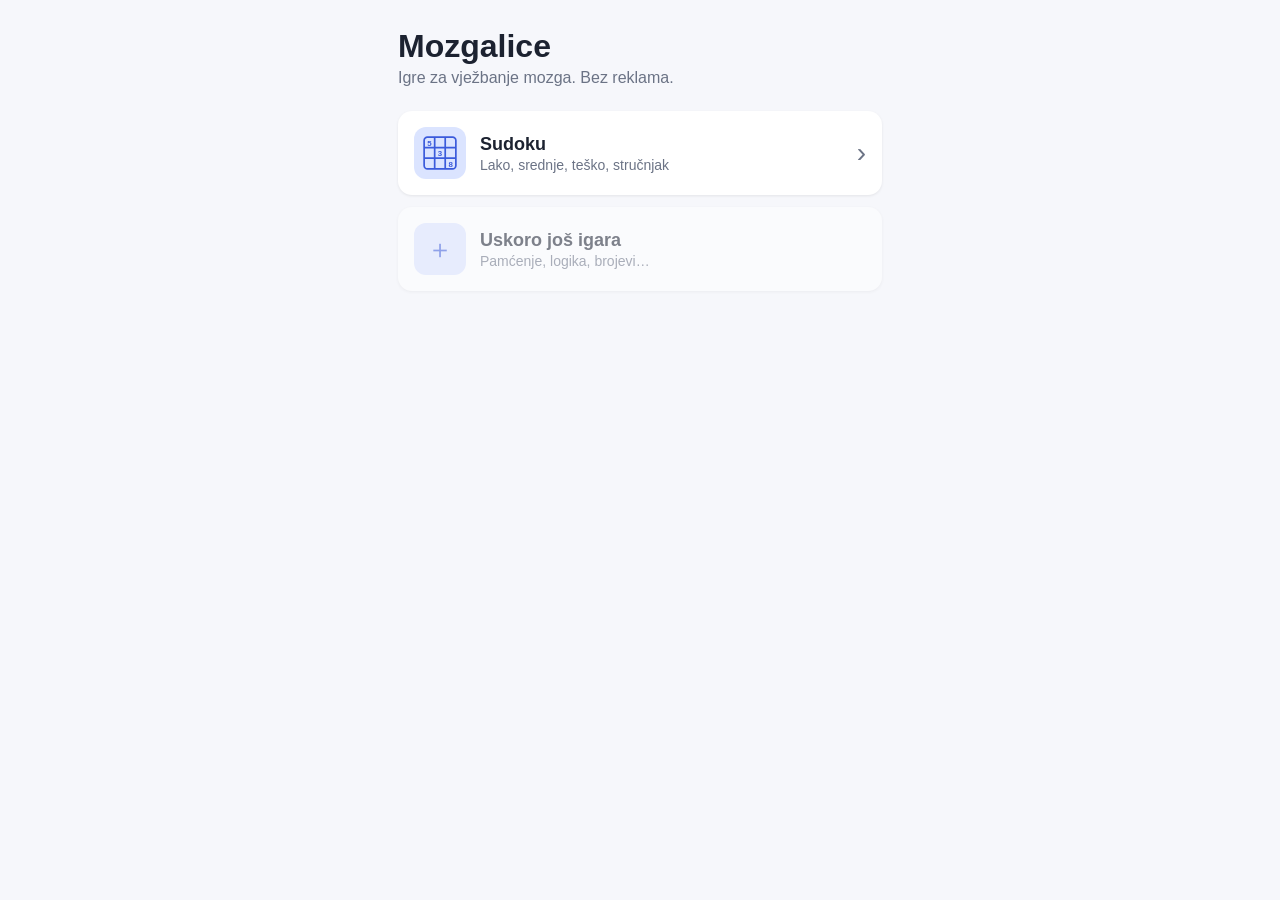
==== index.html @ d4f5089e "Mozgalice: sudoku s razinama, dnevnim izazovom i ljestvicom Co-Authored-By: Claude Opus 5.5 <noreply" ====
<!DOCTYPE html>
<html lang="hr">
<head>
<meta charset="utf-8">
<meta name="viewport" content="width=device-width, initial-scale=1, viewport-fit=cover">
<meta name="theme-color" content="#3b5bdb">
<meta name="apple-mobile-web-app-capable" content="yes">
<meta name="mobile-web-app-capable" content="yes">
<meta name="apple-mobile-web-app-status-bar-style" content="default">
<meta name="apple-mobile-web-app-title" content="Mozgalice">
<title>Mozgalice</title>
<link rel="manifest" href="manifest.webmanifest">
<link rel="icon" href="icons/icon.svg" type="image/svg+xml">
<link rel="apple-touch-icon" href="icons/apple-touch-icon.png">
<link rel="stylesheet" href="css/common.css">
</head>
<body>
<main class="hub">
  <header class="hub-header">
    <h1>Mozgalice</h1>
    <p class="muted">Igre za vježbanje mozga. Bez reklama.</p>
  </header>
  <nav class="game-list">
    <a class="game-card" href="games/sudoku/">
      <span class="game-icon" aria-hidden="true">
        <svg viewBox="0 0 30 30"><g fill="none" stroke="currentColor" stroke-width="1.5"><rect x="1" y="1" width="28" height="28" rx="3"/><path d="M10.3 1v28M19.6 1v28M1 10.3h28M1 19.6h28"/></g><text x="5.6" y="8.6" font-size="7" text-anchor="middle" fill="currentColor" font-weight="700">5</text><text x="15" y="18" font-size="7" text-anchor="middle" fill="currentColor" font-weight="700">3</text><text x="24.4" y="27.3" font-size="7" text-anchor="middle" fill="currentColor" font-weight="700">8</text></svg>
      </span>
      <span class="game-text">
        <strong>Sudoku</strong>
        <span class="muted" id="sudoku-sub">Lako, srednje, teško, stručnjak</span>
      </span>
      <span class="chev" aria-hidden="true">›</span>
    </a>
    <div class="game-card soon" aria-disabled="true">
      <span class="game-icon" aria-hidden="true">＋</span>
      <span class="game-text"><strong>Uskoro još igara</strong><span class="muted">Pamćenje, logika, brojevi…</span></span>
    </div>
  </nav>
</main>
<script>
  try {
    const s = JSON.parse(localStorage.getItem('sudoku.state') || 'null');
    if (s && !s.won) document.getElementById('sudoku-sub').textContent = 'Nastavi započetu igru';
  } catch (e) {}
  if ('serviceWorker' in navigator) navigator.serviceWorker.register('sw.js');
</script>
</body>
</html>
---- css/common.css ----
[hidden] { display: none !important; }
:root {
  --bg: #f6f7fb;
  --surface: #ffffff;
  --text: #1c2230;
  --muted: #6b7385;
  --line: #d7dbe5;
  --line-strong: #2b3242;
  --accent: #3b5bdb;
  --accent-soft: #dbe4ff;
  --accent-softer: #eef2ff;
  --same: #c5d3ff;
  --given: #1c2230;
  --user: #3b5bdb;
  --error: #e03131;
  --error-soft: #ffe3e3;
  --ok: #2f9e44;
  --radius: 14px;
  color-scheme: light dark;
}
@media (prefers-color-scheme: dark) {
  :root {
    --bg: #12151c;
    --surface: #1b1f29;
    --text: #e8ebf2;
    --muted: #9099ad;
    --line: #333a4a;
    --line-strong: #aab3c8;
    --accent: #7c9cff;
    --accent-soft: #2a3560;
    --accent-softer: #20283f;
    --same: #34427a;
    --given: #e8ebf2;
    --user: #8fb0ff;
    --error: #ff6b6b;
    --error-soft: #4a2026;
    --ok: #51cf66;
  }
}
* { box-sizing: border-box; -webkit-tap-highlight-color: transparent; }
html, body { margin: 0; height: 100%; }
body {
  background: var(--bg);
  color: var(--text);
  font-family: -apple-system, BlinkMacSystemFont, "Segoe UI", Roboto, "Helvetica Neue", Arial, sans-serif;
  -webkit-user-select: none; user-select: none;
  padding: env(safe-area-inset-top) env(safe-area-inset-right) env(safe-area-inset-bottom) env(safe-area-inset-left);
}
button { font: inherit; color: inherit; }
.muted { color: var(--muted); }

.hub { max-width: 520px; margin: 0 auto; padding: 28px 18px; }
.hub-header h1 { margin: 0 0 4px; font-size: 32px; }
.hub-header p { margin: 0 0 24px; }
.game-list { display: flex; flex-direction: column; gap: 12px; }
.game-card {
  display: flex; align-items: center; gap: 14px;
  background: var(--surface); border-radius: var(--radius);
  padding: 16px; text-decoration: none; color: inherit;
  box-shadow: 0 1px 3px rgba(0,0,0,.08);
}
.game-card:active { transform: scale(.98); }
.game-card.soon { opacity: .55; }
.game-icon {
  width: 52px; height: 52px; border-radius: 12px; flex: none;
  display: grid; place-items: center; font-size: 26px;
  background: var(--accent-soft); color: var(--accent);
}
.game-icon svg { width: 34px; height: 34px; }
.game-text { display: flex; flex-direction: column; gap: 2px; flex: 1; }
.game-text strong { font-size: 18px; }
.game-text .muted { font-size: 14px; }
.chev { font-size: 28px; color: var(--muted); }
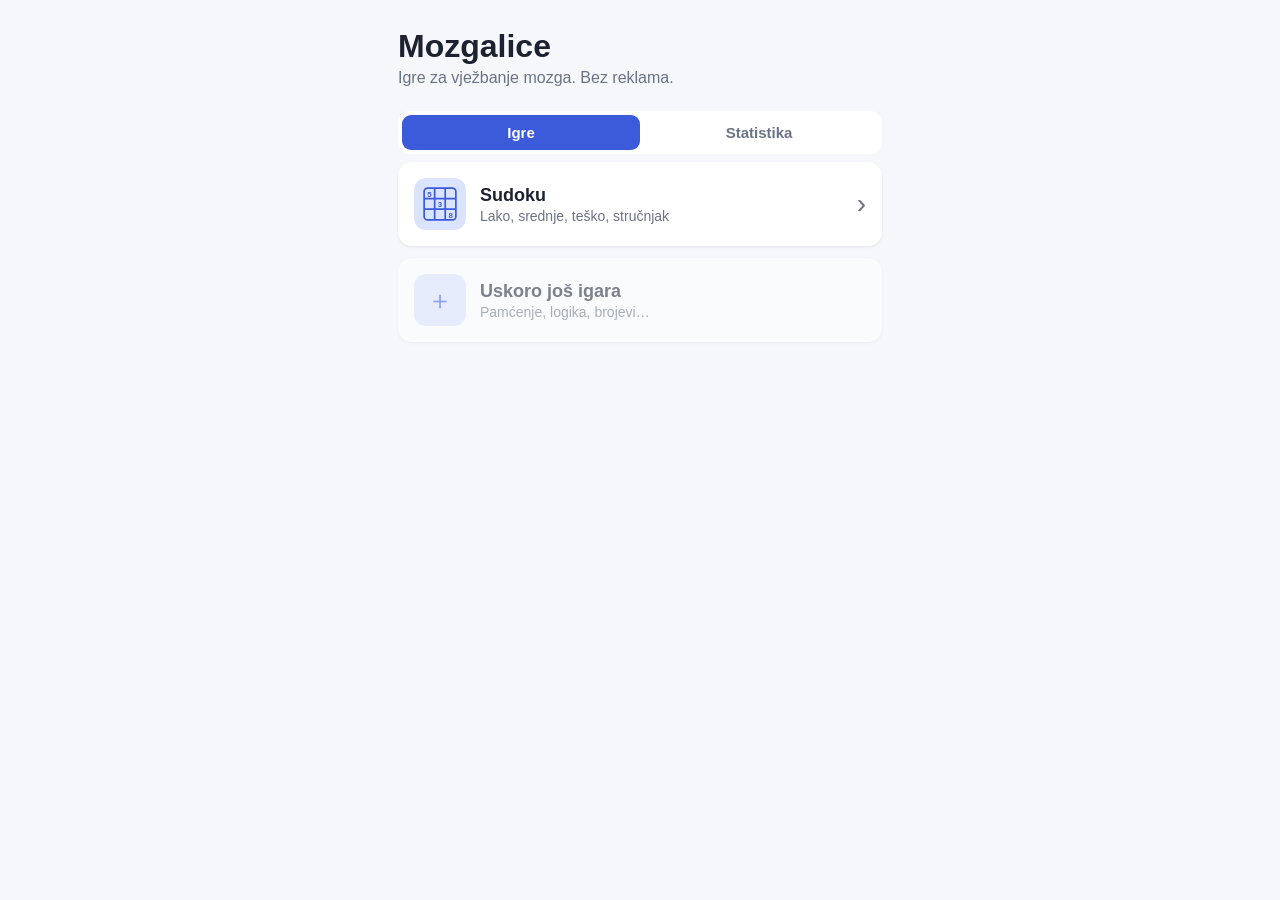
==== commit 5520e6bc: "Dodati tab Statistika na glavnoj stranici Co-Authored-By: Claude Sonnet 5 <noreply@anthropic.com> Cl" ====
--- a/index.html
+++ b/index.html
@@ -20,23 +20,52 @@
     <h1>Mozgalice</h1>
     <p class="muted">Igre za vježbanje mozga. Bez reklama.</p>
   </header>
-  <nav class="game-list">
-    <a class="game-card" href="games/sudoku/">
-      <span class="game-icon" aria-hidden="true">
-        <svg viewBox="0 0 30 30"><g fill="none" stroke="currentColor" stroke-width="1.5"><rect x="1" y="1" width="28" height="28" rx="3"/><path d="M10.3 1v28M19.6 1v28M1 10.3h28M1 19.6h28"/></g><text x="5.6" y="8.6" font-size="7" text-anchor="middle" fill="currentColor" font-weight="700">5</text><text x="15" y="18" font-size="7" text-anchor="middle" fill="currentColor" font-weight="700">3</text><text x="24.4" y="27.3" font-size="7" text-anchor="middle" fill="currentColor" font-weight="700">8</text></svg>
-      </span>
-      <span class="game-text">
-        <strong>Sudoku</strong>
-        <span class="muted" id="sudoku-sub">Lako, srednje, teško, stručnjak</span>
-      </span>
-      <span class="chev" aria-hidden="true">›</span>
-    </a>
-    <div class="game-card soon" aria-disabled="true">
-      <span class="game-icon" aria-hidden="true">＋</span>
-      <span class="game-text"><strong>Uskoro još igara</strong><span class="muted">Pamćenje, logika, brojevi…</span></span>
+
+  <div class="tabs" id="hub-tabs">
+    <button data-tab="games" class="active">Igre</button>
+    <button data-tab="stats">Statistika</button>
+  </div>
+
+  <!-- GAMES -->
+  <section id="tab-games">
+    <nav class="game-list">
+      <a class="game-card" href="games/sudoku/">
+        <span class="game-icon" aria-hidden="true">
+          <svg viewBox="0 0 30 30"><g fill="none" stroke="currentColor" stroke-width="1.5"><rect x="1" y="1" width="28" height="28" rx="3"/><path d="M10.3 1v28M19.6 1v28M1 10.3h28M1 19.6h28"/></g><text x="5.6" y="8.6" font-size="7" text-anchor="middle" fill="currentColor" font-weight="700">5</text><text x="15" y="18" font-size="7" text-anchor="middle" fill="currentColor" font-weight="700">3</text><text x="24.4" y="27.3" font-size="7" text-anchor="middle" fill="currentColor" font-weight="700">8</text></svg>
+        </span>
+        <span class="game-text">
+          <strong>Sudoku</strong>
+          <span class="muted" id="sudoku-sub">Lako, srednje, teško, stručnjak</span>
+        </span>
+        <span class="chev" aria-hidden="true">›</span>
+      </a>
+      <div class="game-card soon" aria-disabled="true">
+        <span class="game-icon" aria-hidden="true">＋</span>
+        <span class="game-text"><strong>Uskoro još igara</strong><span class="muted">Pamćenje, logika, brojevi…</span></span>
+      </div>
+    </nav>
+  </section>
+
+  <!-- STATS -->
+  <section id="tab-stats" hidden>
+    <label class="player">
+      <span class="muted">Ime igrača</span>
+      <input id="player" maxlength="20" placeholder="npr. Filip" autocomplete="off">
+    </label>
+    <p class="muted small" id="stats-note"></p>
+
+    <div class="tabs" id="stats-tabs">
+      <button data-range="today" class="active">Danas</button>
+      <button data-range="week">Ovaj tjedan</button>
+      <button data-range="all">Ukupno</button>
     </div>
-  </nav>
+    <div class="totals-grid" id="stats-totals"></div>
+    <div id="stats-body"></div>
+  </section>
 </main>
+<script src="js/config.js"></script>
+<script src="js/scores.js"></script>
+<script src="js/hub.js"></script>
 <script>
   try {
     const s = JSON.parse(localStorage.getItem('sudoku.state') || 'null');
--- a/css/common.css
+++ b/css/common.css
@@ -48,10 +48,17 @@
 }
 button { font: inherit; color: inherit; }
 .muted { color: var(--muted); }
+.small { font-size: 13px; }
 
 .hub { max-width: 520px; margin: 0 auto; padding: 28px 18px; }
 .hub-header h1 { margin: 0 0 4px; font-size: 32px; }
 .hub-header p { margin: 0 0 24px; }
+.player { display: flex; flex-direction: column; gap: 4px; margin: 8px 0 16px; font-size: 13px; }
+.player input {
+  font-size: 17px; padding: 12px 14px; border-radius: 12px; border: 1px solid var(--line);
+  background: var(--surface); color: var(--text); -webkit-user-select: text; user-select: text;
+}
+.player input.need { border-color: var(--error); box-shadow: 0 0 0 3px var(--error-soft); }
 .game-list { display: flex; flex-direction: column; gap: 12px; }
 .game-card {
   display: flex; align-items: center; gap: 14px;
@@ -71,3 +78,23 @@
 .game-text strong { font-size: 18px; }
 .game-text .muted { font-size: 14px; }
 .chev { font-size: 28px; color: var(--muted); }
+
+/* Shared across the hub and games: tab bar, grouped lists, stat tiles. */
+.tabs { display: flex; background: var(--surface); border-radius: 12px; padding: 4px; margin: 8px 0; }
+.tabs button { flex: 1; border: 0; background: none; padding: 9px; border-radius: 9px; font-weight: 600; color: var(--muted); cursor: pointer; font-size: 15px; }
+.tabs button.active { background: var(--accent); color: #fff; }
+.score-group { background: var(--surface); border-radius: 14px; margin: 10px 0; overflow: hidden; }
+.score-group h3 { font-size: 14px; margin: 0; padding: 10px 14px; background: var(--accent-softer); }
+.score-row { display: flex; align-items: center; gap: 10px; padding: 10px 14px; border-top: 1px solid var(--line); font-size: 15px; }
+.score-row .pos { width: 22px; font-weight: 700; color: var(--muted); }
+.score-row .name { flex: 1; }
+.score-row .t { font-variant-numeric: tabular-nums; font-weight: 600; }
+.score-row .sub { font-size: 12px; color: var(--muted); }
+.score-empty { padding: 14px; color: var(--muted); font-size: 14px; }
+.totals-grid { display: grid; grid-template-columns: 1fr 1fr; gap: 10px; margin: 10px 0; }
+.totals-tile {
+  background: var(--surface); border-radius: 14px; padding: 14px; text-align: center;
+  box-shadow: 0 1px 3px rgba(0,0,0,.08);
+}
+.totals-tile strong { display: block; font-size: 24px; }
+.totals-tile span { font-size: 12px; color: var(--muted); }
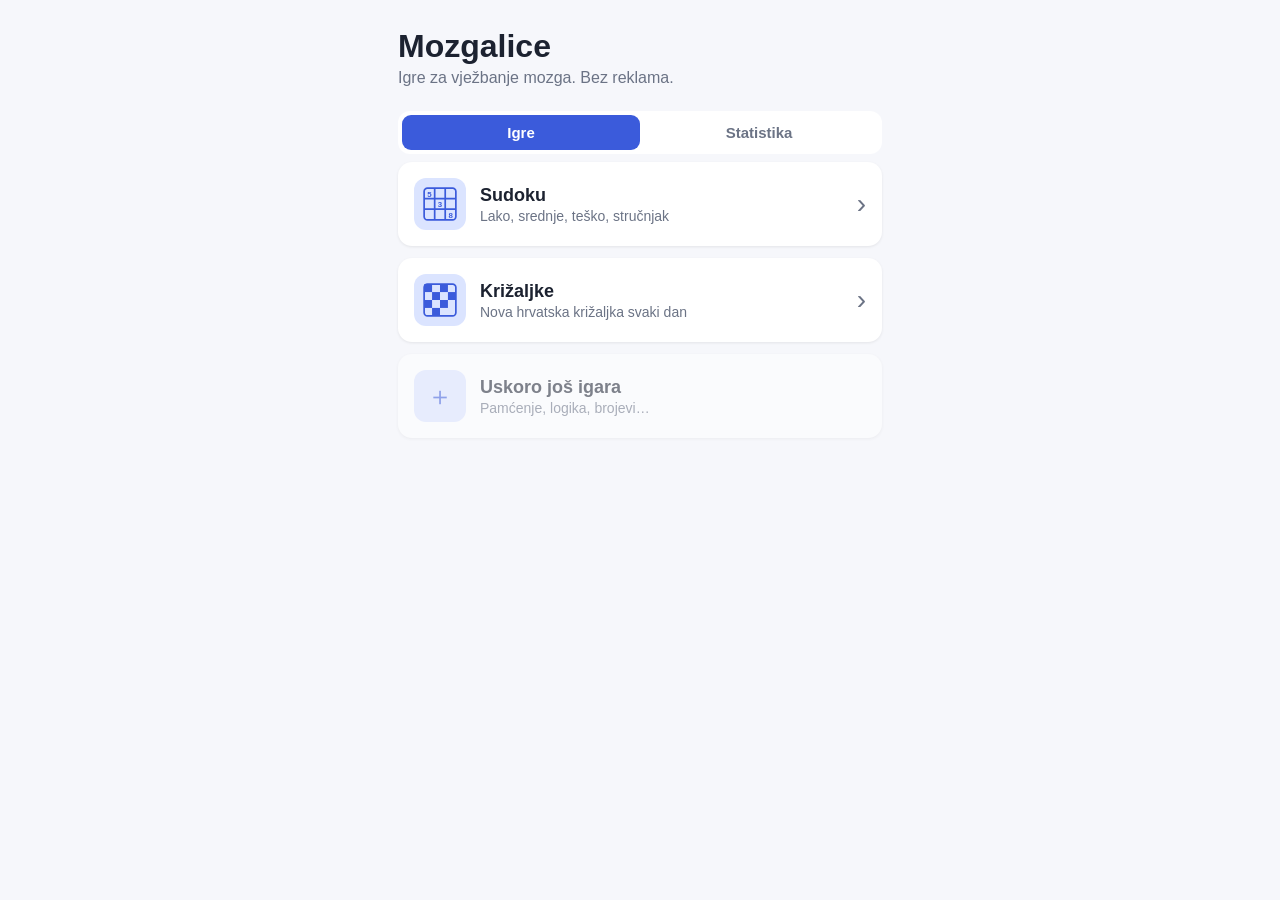
==== commit 09a72207: "Dodati hrvatsku dnevnu križaljku Co-Authored-By: Claude Sonnet 5 <noreply@anthropic.com> Claude-Sess" ====
--- a/index.html
+++ b/index.html
@@ -39,6 +39,16 @@
         </span>
         <span class="chev" aria-hidden="true">›</span>
       </a>
+      <a class="game-card" href="games/krizaljka/">
+        <span class="game-icon" aria-hidden="true">
+          <svg viewBox="0 0 30 30"><g fill="none" stroke="currentColor" stroke-width="1.5"><rect x="1" y="1" width="28" height="28" rx="3"/></g><g fill="currentColor"><rect x="1" y="1" width="7" height="7"/><rect x="15" y="1" width="7" height="7"/><rect x="8" y="8" width="7" height="7"/><rect x="22" y="8" width="7" height="7"/><rect x="1" y="15" width="7" height="7"/><rect x="15" y="15" width="7" height="7"/><rect x="8" y="22" width="7" height="7"/></g></svg>
+        </span>
+        <span class="game-text">
+          <strong>Križaljke</strong>
+          <span class="muted" id="krizaljka-sub">Nova hrvatska križaljka svaki dan</span>
+        </span>
+        <span class="chev" aria-hidden="true">›</span>
+      </a>
       <div class="game-card soon" aria-disabled="true">
         <span class="game-icon" aria-hidden="true">＋</span>
         <span class="game-text"><strong>Uskoro još igara</strong><span class="muted">Pamćenje, logika, brojevi…</span></span>
@@ -71,6 +81,10 @@
     const s = JSON.parse(localStorage.getItem('sudoku.state') || 'null');
     if (s && !s.won) document.getElementById('sudoku-sub').textContent = 'Nastavi započetu igru';
   } catch (e) {}
+  try {
+    const k = JSON.parse(localStorage.getItem('krizaljka.state') || 'null');
+    if (k && !k.won) document.getElementById('krizaljka-sub').textContent = 'Nastavi započetu križaljku';
+  } catch (e) {}
   if ('serviceWorker' in navigator) navigator.serviceWorker.register('sw.js');
 </script>
 </body>
--- a/css/common.css
+++ b/css/common.css
@@ -59,6 +59,10 @@
   background: var(--surface); color: var(--text); -webkit-user-select: text; user-select: text;
 }
 .player input.need { border-color: var(--error); box-shadow: 0 0 0 3px var(--error-soft); }
+.overlay { position: fixed; inset: 0; background: rgba(0,0,0,.45); display: grid; place-items: center; padding: 20px; z-index: 10; }
+.dialog { background: var(--bg); border-radius: 20px; padding: 24px; width: 100%; max-width: 360px; text-align: center; }
+.dialog h2 { margin: 4px 0 8px; font-size: 24px; }
+.trophy { font-size: 48px; }
 .game-list { display: flex; flex-direction: column; gap: 12px; }
 .game-card {
   display: flex; align-items: center; gap: 14px;
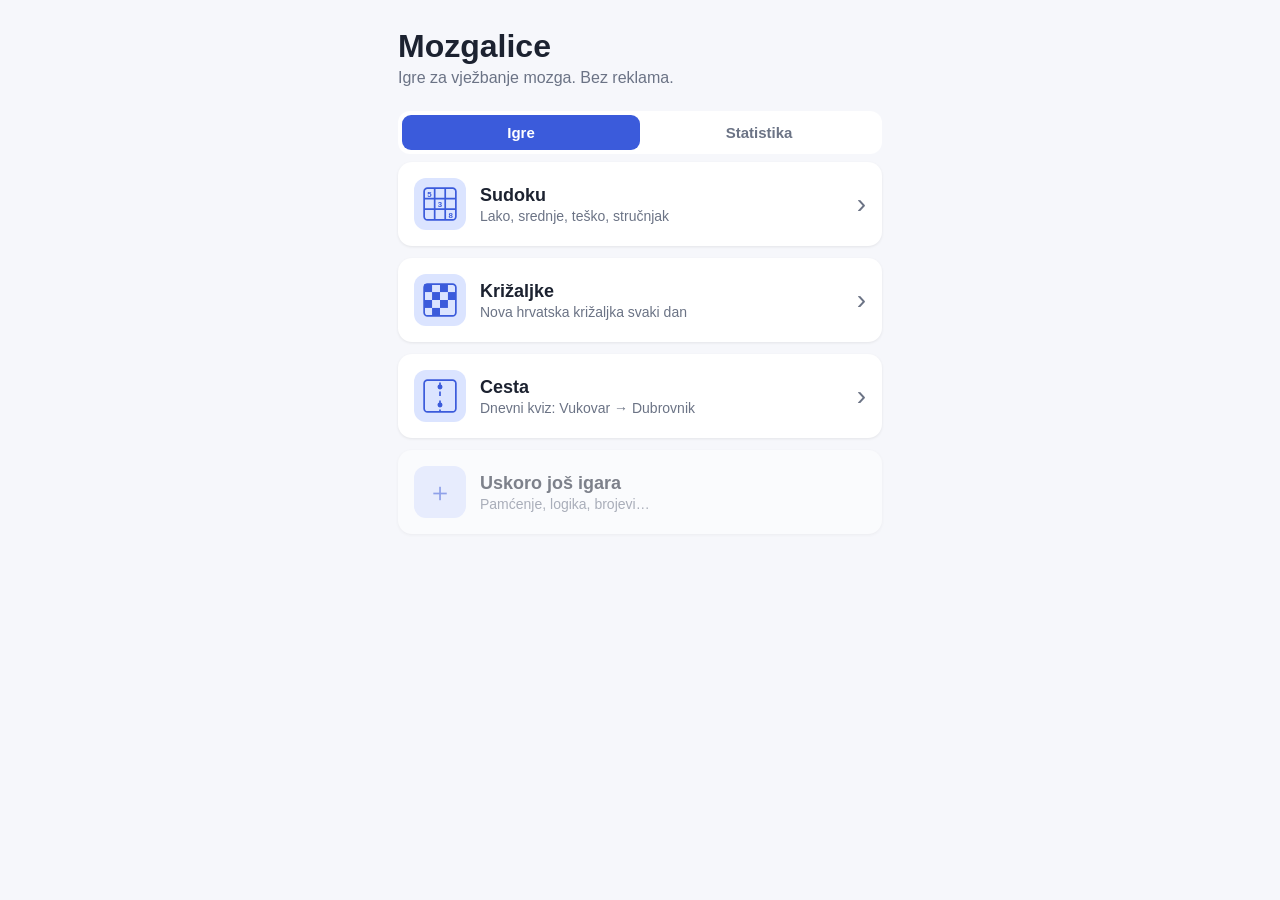
==== commit 21eb64d1: "Dodati novu igru "Cesta": dnevni kviz nadahnut s dokle.eu Osam kratkih pitanja dnevno (ista za sve i" ====
--- a/index.html
+++ b/index.html
@@ -49,6 +49,16 @@
         </span>
         <span class="chev" aria-hidden="true">›</span>
       </a>
+      <a class="game-card" href="games/cesta/">
+        <span class="game-icon" aria-hidden="true">
+          <svg viewBox="0 0 30 30"><g fill="none" stroke="currentColor" stroke-width="1.5"><rect x="1" y="1" width="28" height="28" rx="3"/><path d="M15 3v5M15 11v5M15 19v5M15 27v2" stroke-dasharray="4 3"/></g><circle cx="15" cy="7" r="2.2" fill="currentColor" stroke="none"/><circle cx="15" cy="23" r="2.2" fill="currentColor" stroke="none"/></svg>
+        </span>
+        <span class="game-text">
+          <strong>Cesta</strong>
+          <span class="muted" id="cesta-sub">Dnevni kviz: Vukovar → Dubrovnik</span>
+        </span>
+        <span class="chev" aria-hidden="true">›</span>
+      </a>
       <div class="game-card soon" aria-disabled="true">
         <span class="game-icon" aria-hidden="true">＋</span>
         <span class="game-text"><strong>Uskoro još igara</strong><span class="muted">Pamćenje, logika, brojevi…</span></span>
@@ -85,6 +95,10 @@
     const k = JSON.parse(localStorage.getItem('krizaljka.state') || 'null');
     if (k && !k.won) document.getElementById('krizaljka-sub').textContent = 'Nastavi započetu križaljku';
   } catch (e) {}
+  try {
+    const c = JSON.parse(localStorage.getItem('cesta.state') || 'null');
+    if (c && !c.won) document.getElementById('cesta-sub').textContent = 'Nastavi započeti kviz';
+  } catch (e) {}
   if ('serviceWorker' in navigator) navigator.serviceWorker.register('sw.js');
 </script>
 </body>
--- a/css/common.css
+++ b/css/common.css
@@ -95,6 +95,11 @@
 .score-row .t { font-variant-numeric: tabular-nums; font-weight: 600; }
 .score-row .sub { font-size: 12px; color: var(--muted); }
 .score-empty { padding: 14px; color: var(--muted); font-size: 14px; }
+.score-del {
+  flex: none; width: 30px; height: 30px; border: 0; border-radius: 9px; background: none;
+  color: var(--muted); font-size: 16px; cursor: pointer; display: grid; place-items: center;
+}
+.score-del:active { background: var(--error-soft); color: var(--error); }
 .totals-grid { display: grid; grid-template-columns: 1fr 1fr; gap: 10px; margin: 10px 0; }
 .totals-tile {
   background: var(--surface); border-radius: 14px; padding: 14px; text-align: center;
